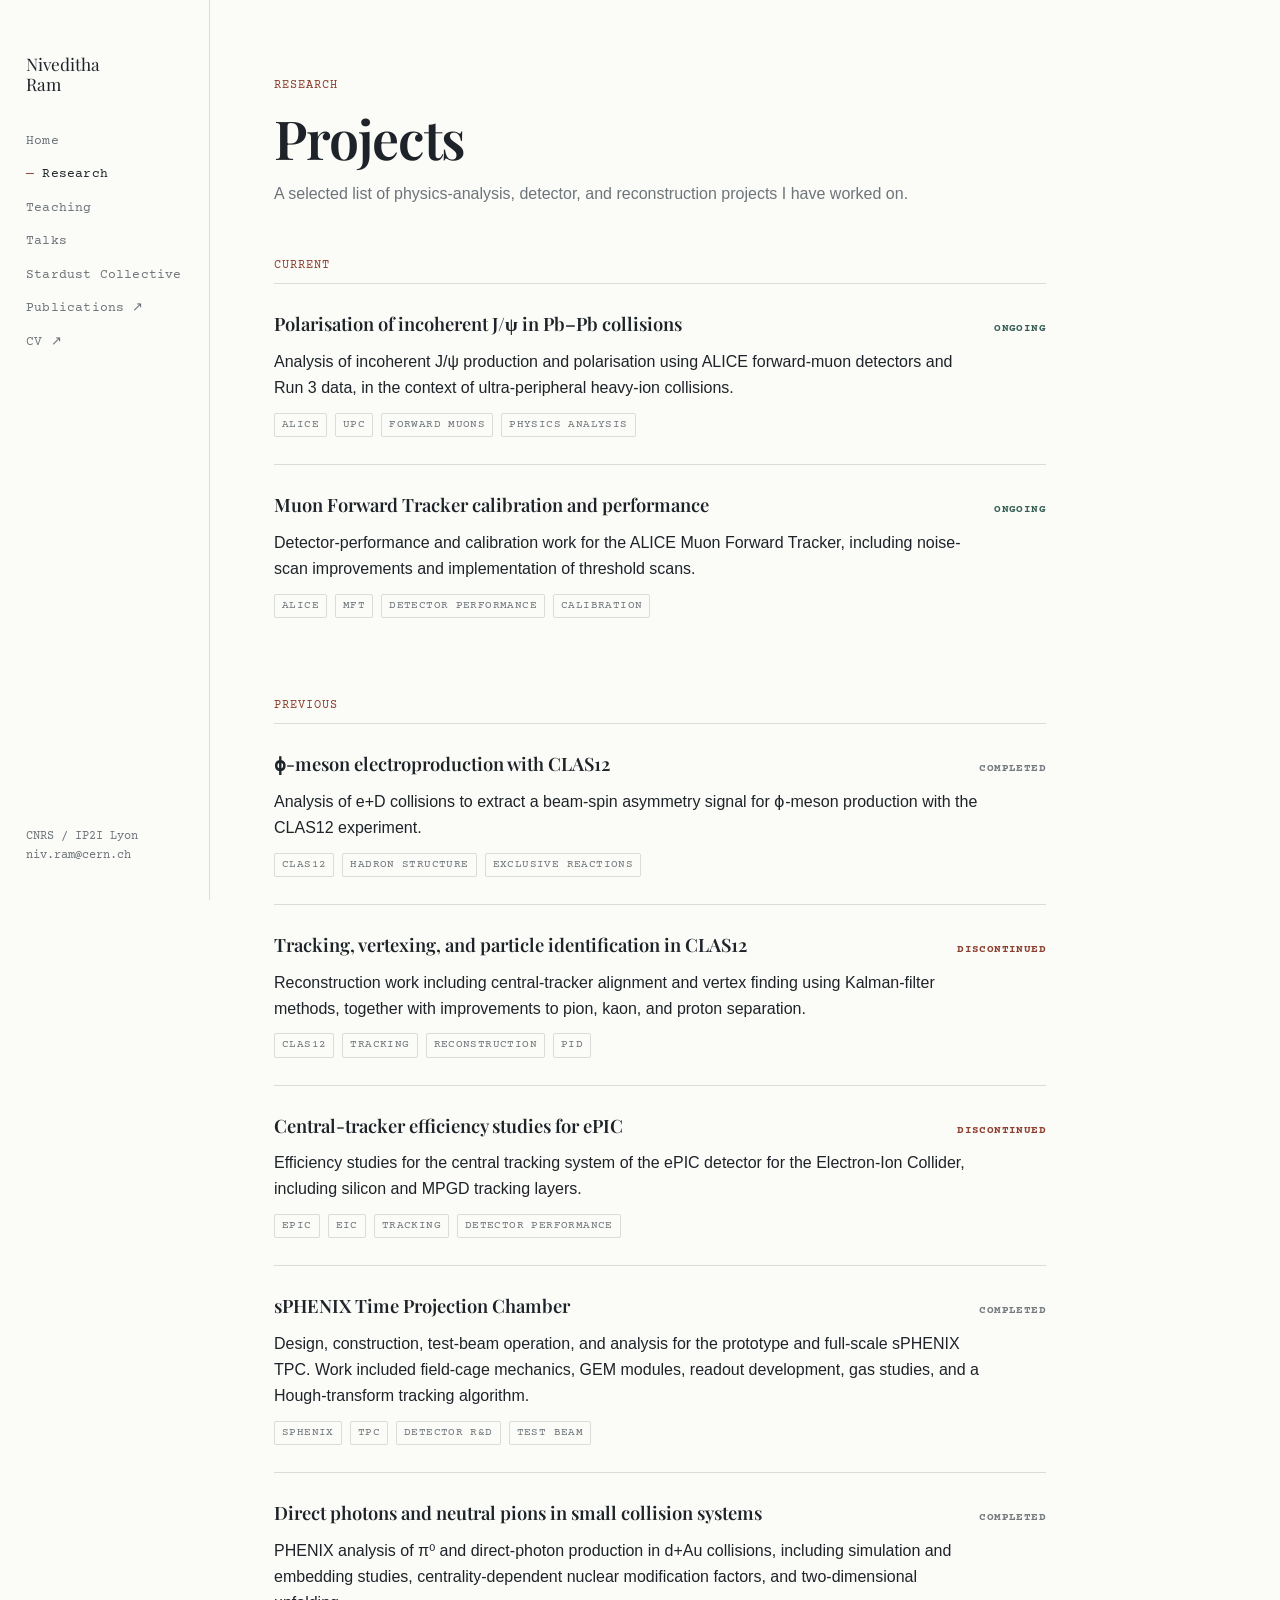
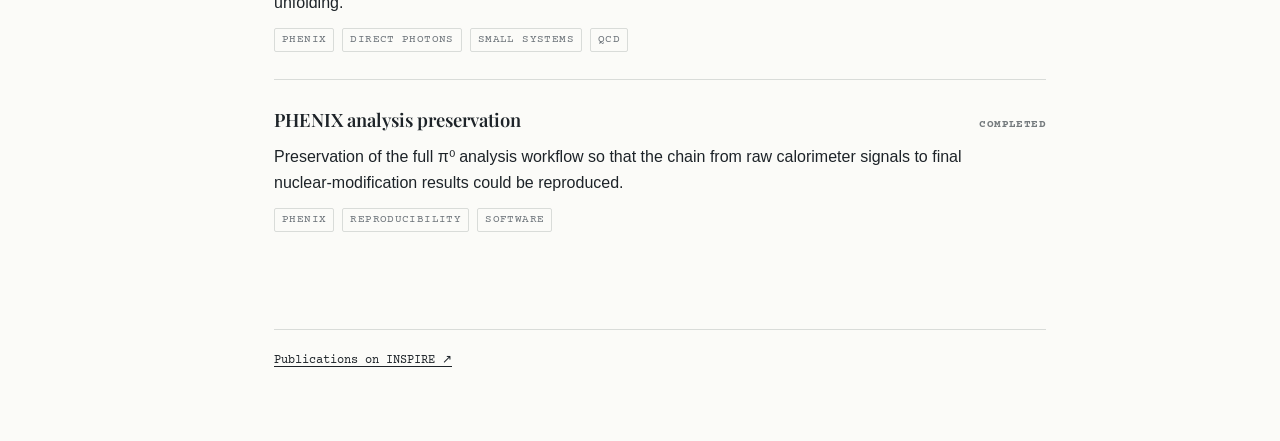
==== research.html @ 335b47e2 "Add files via upload Initial Website" ====
<!doctype html><html lang="en"><head><meta charset="utf-8"><meta name="viewport" content="width=device-width,initial-scale=1"><title>Research — Niveditha Ram</title><link rel="stylesheet" href="style.css"></head><body><div class="layout">
<aside class="sidebar"><a class="site-name" href="index.html">Niveditha<br>Ram</a><nav class="nav"><a href="index.html">Home</a><a class="active" href="research.html">Research</a><a href="teaching.html">Teaching</a><a href="talks.html">Talks</a><a href="stardust.html">Stardust Collective</a><a href="https://inspirehep.net/authors/1883829" target="_blank" rel="noopener">Publications ↗</a><a href="assets/Niveditha_Ramasubramanian_CV.pdf">CV ↗</a></nav><div class="sidebar-foot">CNRS / IP2I Lyon<br>niv.ram@cern.ch</div></aside>
<main><header class="page-header"><div class="eyebrow">Research</div><h1>Projects</h1><p>A selected list of physics-analysis, detector, and reconstruction projects I have worked on.</p></header>
<div class="group-title">Current</div>
<article class="project"><div class="project-top"><h3>Polarisation of incoherent J/ψ in Pb–Pb collisions</h3><div class="meta"><span class="status ongoing">ongoing</span></div></div><p>Analysis of incoherent J/ψ production and polarisation using ALICE forward-muon detectors and Run 3 data, in the context of ultra-peripheral heavy-ion collisions.</p><div class="meta"><span class="tag">ALICE</span><span class="tag">UPC</span><span class="tag">forward muons</span><span class="tag">physics analysis</span></div></article>
<article class="project"><div class="project-top"><h3>Muon Forward Tracker calibration and performance</h3><div class="meta"><span class="status ongoing">ongoing</span></div></div><p>Detector-performance and calibration work for the ALICE Muon Forward Tracker, including noise-scan improvements and implementation of threshold scans.</p><div class="meta"><span class="tag">ALICE</span><span class="tag">MFT</span><span class="tag">detector performance</span><span class="tag">calibration</span></div></article>
<div class="group-title">Previous</div>
<article class="project"><div class="project-top"><h3>ϕ-meson electroproduction with CLAS12</h3><div class="meta"><span class="status complete">completed</span></div></div><p>Analysis of e+D collisions to extract a beam-spin asymmetry signal for ϕ-meson production with the CLAS12 experiment.</p><div class="meta"><span class="tag">CLAS12</span><span class="tag">hadron structure</span><span class="tag">exclusive reactions</span></div></article>
<article class="project"><div class="project-top"><h3>Tracking, vertexing, and particle identification in CLAS12</h3><div class="meta"><span class="status discontinued">discontinued</span></div></div><p>Reconstruction work including central-tracker alignment and vertex finding using Kalman-filter methods, together with improvements to pion, kaon, and proton separation.</p><div class="meta"><span class="tag">CLAS12</span><span class="tag">tracking</span><span class="tag">reconstruction</span><span class="tag">PID</span></div></article>
<article class="project"><div class="project-top"><h3>Central-tracker efficiency studies for ePIC</h3><div class="meta"><span class="status discontinued">discontinued</span></div></div><p>Efficiency studies for the central tracking system of the ePIC detector for the Electron-Ion Collider, including silicon and MPGD tracking layers.</p><div class="meta"><span class="tag">ePIC</span><span class="tag">EIC</span><span class="tag">tracking</span><span class="tag">detector performance</span></div></article>
<article class="project"><div class="project-top"><h3>sPHENIX Time Projection Chamber</h3><div class="meta"><span class="status complete">completed</span></div></div><p>Design, construction, test-beam operation, and analysis for the prototype and full-scale sPHENIX TPC. Work included field-cage mechanics, GEM modules, readout development, gas studies, and a Hough-transform tracking algorithm.</p><div class="meta"><span class="tag">sPHENIX</span><span class="tag">TPC</span><span class="tag">detector R&amp;D</span><span class="tag">test beam</span></div></article>
<article class="project"><div class="project-top"><h3>Direct photons and neutral pions in small collision systems</h3><div class="meta"><span class="status complete">completed</span></div></div><p>PHENIX analysis of π⁰ and direct-photon production in d+Au collisions, including simulation and embedding studies, centrality-dependent nuclear modification factors, and two-dimensional unfolding.</p><div class="meta"><span class="tag">PHENIX</span><span class="tag">direct photons</span><span class="tag">small systems</span><span class="tag">QCD</span></div></article>
<article class="project"><div class="project-top"><h3>PHENIX analysis preservation</h3><div class="meta"><span class="status complete">completed</span></div></div><p>Preservation of the full π⁰ analysis workflow so that the chain from raw calorimeter signals to final nuclear-modification results could be reproduced.</p><div class="meta"><span class="tag">PHENIX</span><span class="tag">reproducibility</span><span class="tag">software</span></div></article>
<div class="footer"><a href="https://inspirehep.net/authors/1883829" target="_blank" rel="noopener">Publications on INSPIRE ↗</a></div></main></div></body></html>
---- style.css ----
@import url('https://fonts.googleapis.com/css2?family=Courier+Prime:wght@400;700&family=Playfair+Display:wght@500;600&display=swap');

:root{
  --bg:#fbfbf8;
  --ink:#1d2328;
  --muted:#6d747a;
  --line:#d9dcd9;
  --accent:#8c3f2f;
  --soft:#f1f1ed;
  --ongoing:#355f55;
  --complete:#747a7d;
  --discontinued:#8c3f2f;
}
*{box-sizing:border-box}
html{scroll-behavior:smooth}
body{margin:0;background:var(--bg);color:var(--ink);font-family:Arial,Helvetica,sans-serif;font-size:16px;line-height:1.62}
a{color:var(--ink);text-decoration-thickness:1px;text-underline-offset:3px}
a:hover{color:var(--accent)}
.layout{min-height:100vh;display:grid;grid-template-columns:210px minmax(0,1fr)}
.sidebar{position:fixed;inset:0 auto 0 0;width:210px;padding:54px 26px 34px;border-right:1px solid var(--line);display:flex;flex-direction:column;background:var(--bg)}
.site-name{font-family:'Playfair Display',serif;font-size:1.08rem;line-height:1.15;text-decoration:none;margin-bottom:34px}
.nav{display:flex;flex-direction:column;gap:7px}.nav a{font-family:'Courier Prime',monospace;font-size:.79rem;letter-spacing:.015em;text-decoration:none;color:var(--muted);padding:3px 0}.nav a:hover,.nav a.active{color:var(--ink)}.nav a.active::before{content:'— ';color:var(--accent)}
.sidebar-foot{margin-top:auto;font-family:'Courier Prime',monospace;font-size:.73rem;color:var(--muted)}
main{grid-column:2;max-width:900px;width:100%;padding:76px 64px 70px}
.eyebrow{font-family:'Courier Prime',monospace;font-size:.76rem;text-transform:uppercase;letter-spacing:.08em;color:var(--accent);margin-bottom:14px}
h1,h2,h3{font-family:'Playfair Display',serif;font-weight:600;margin:0;color:var(--ink)}
h1{font-size:clamp(2.05rem,4.2vw,3.45rem);line-height:1.05;letter-spacing:-.02em}
h2{font-size:1.55rem;margin-bottom:16px}h3{font-size:1.08rem}
.lede{font-size:1.11rem;max-width:690px;color:#333b40;margin:22px 0 0}
.intro-grid{display:grid;grid-template-columns:minmax(0,1fr) 180px;gap:42px;align-items:start}.portrait{width:180px;margin:0}.portrait img{width:100%;height:auto;display:block;border-radius:2px}.portrait figcaption{font-family:'Courier Prime',monospace;font-size:.68rem;color:var(--muted);margin-top:6px}
.quicklinks{display:flex;gap:18px;flex-wrap:wrap;margin-top:26px;font-family:'Courier Prime',monospace;font-size:.78rem}.quicklinks a{text-decoration:none;border-bottom:1px solid var(--line);padding-bottom:2px}
.section{padding-top:58px;margin-top:58px;border-top:1px solid var(--line)}
.prose{max-width:720px}.prose p{margin:0 0 16px}.small{font-size:.9rem;color:var(--muted)}
.news{margin-top:26px}.news-row{display:grid;grid-template-columns:110px 1fr;gap:20px;padding:15px 0;border-top:1px solid var(--line)}.news-row:last-child{border-bottom:1px solid var(--line)}.news-date{font-family:'Courier Prime',monospace;font-size:.76rem;color:var(--muted)}.news-copy{font-size:.96rem}.news-copy strong{font-weight:600}
.page-header{max-width:760px;margin-bottom:48px}.page-header p{color:var(--muted);max-width:650px;margin-top:15px}
.project{padding:25px 0 27px;border-top:1px solid var(--line)}.project:last-child{border-bottom:1px solid var(--line)}.project-top{display:flex;justify-content:space-between;gap:20px;align-items:baseline}.project h3{font-size:1.15rem}.project p{max-width:710px;margin:10px 0 12px}.meta{display:flex;gap:8px;flex-wrap:wrap;font-family:'Courier Prime',monospace;font-size:.7rem;text-transform:uppercase;letter-spacing:.035em}.tag{padding:2px 7px;border:1px solid var(--line);border-radius:2px;color:var(--muted)}.status{font-weight:700}.status.ongoing{color:var(--ongoing)}.status.complete{color:var(--complete)}.status.discontinued{color:var(--discontinued)}
.group-title{font-family:'Courier Prime',monospace;font-size:.78rem;text-transform:uppercase;letter-spacing:.08em;color:var(--accent);margin:50px 0 8px}.group-title:first-of-type{margin-top:0}
.teach-item,.talk-row{padding:20px 0;border-top:1px solid var(--line)}.teach-item:last-child,.talk-row:last-child{border-bottom:1px solid var(--line)}.teach-item h3{margin-bottom:4px}.teach-meta,.talk-meta{font-family:'Courier Prime',monospace;font-size:.74rem;color:var(--muted)}.teach-item p{max-width:710px;margin:9px 0 0}.talk-row{display:grid;grid-template-columns:95px 1fr;gap:20px}.talk-title{font-weight:600}.talk-place{color:var(--muted);font-size:.92rem;margin-top:2px}
.stardust-note{max-width:700px}.stardust-link{display:inline-block;margin-top:14px;font-family:'Courier Prime',monospace;font-size:.8rem}
.footer{margin-top:70px;padding-top:22px;border-top:1px solid var(--line);font-family:'Courier Prime',monospace;font-size:.72rem;color:var(--muted)}
@media(max-width:760px){.layout{display:block}.sidebar{position:static;width:auto;height:auto;border-right:0;border-bottom:1px solid var(--line);padding:22px 20px 17px}.site-name{margin-bottom:15px}.nav{flex-direction:row;gap:15px;overflow-x:auto;white-space:nowrap;padding-bottom:2px}.sidebar-foot{display:none}main{padding:42px 22px 55px;max-width:none}.intro-grid{grid-template-columns:1fr}.portrait{width:145px;order:-1}.news-row,.talk-row{grid-template-columns:1fr;gap:4px}.project-top{display:block}.project-top .meta{margin-top:8px}}
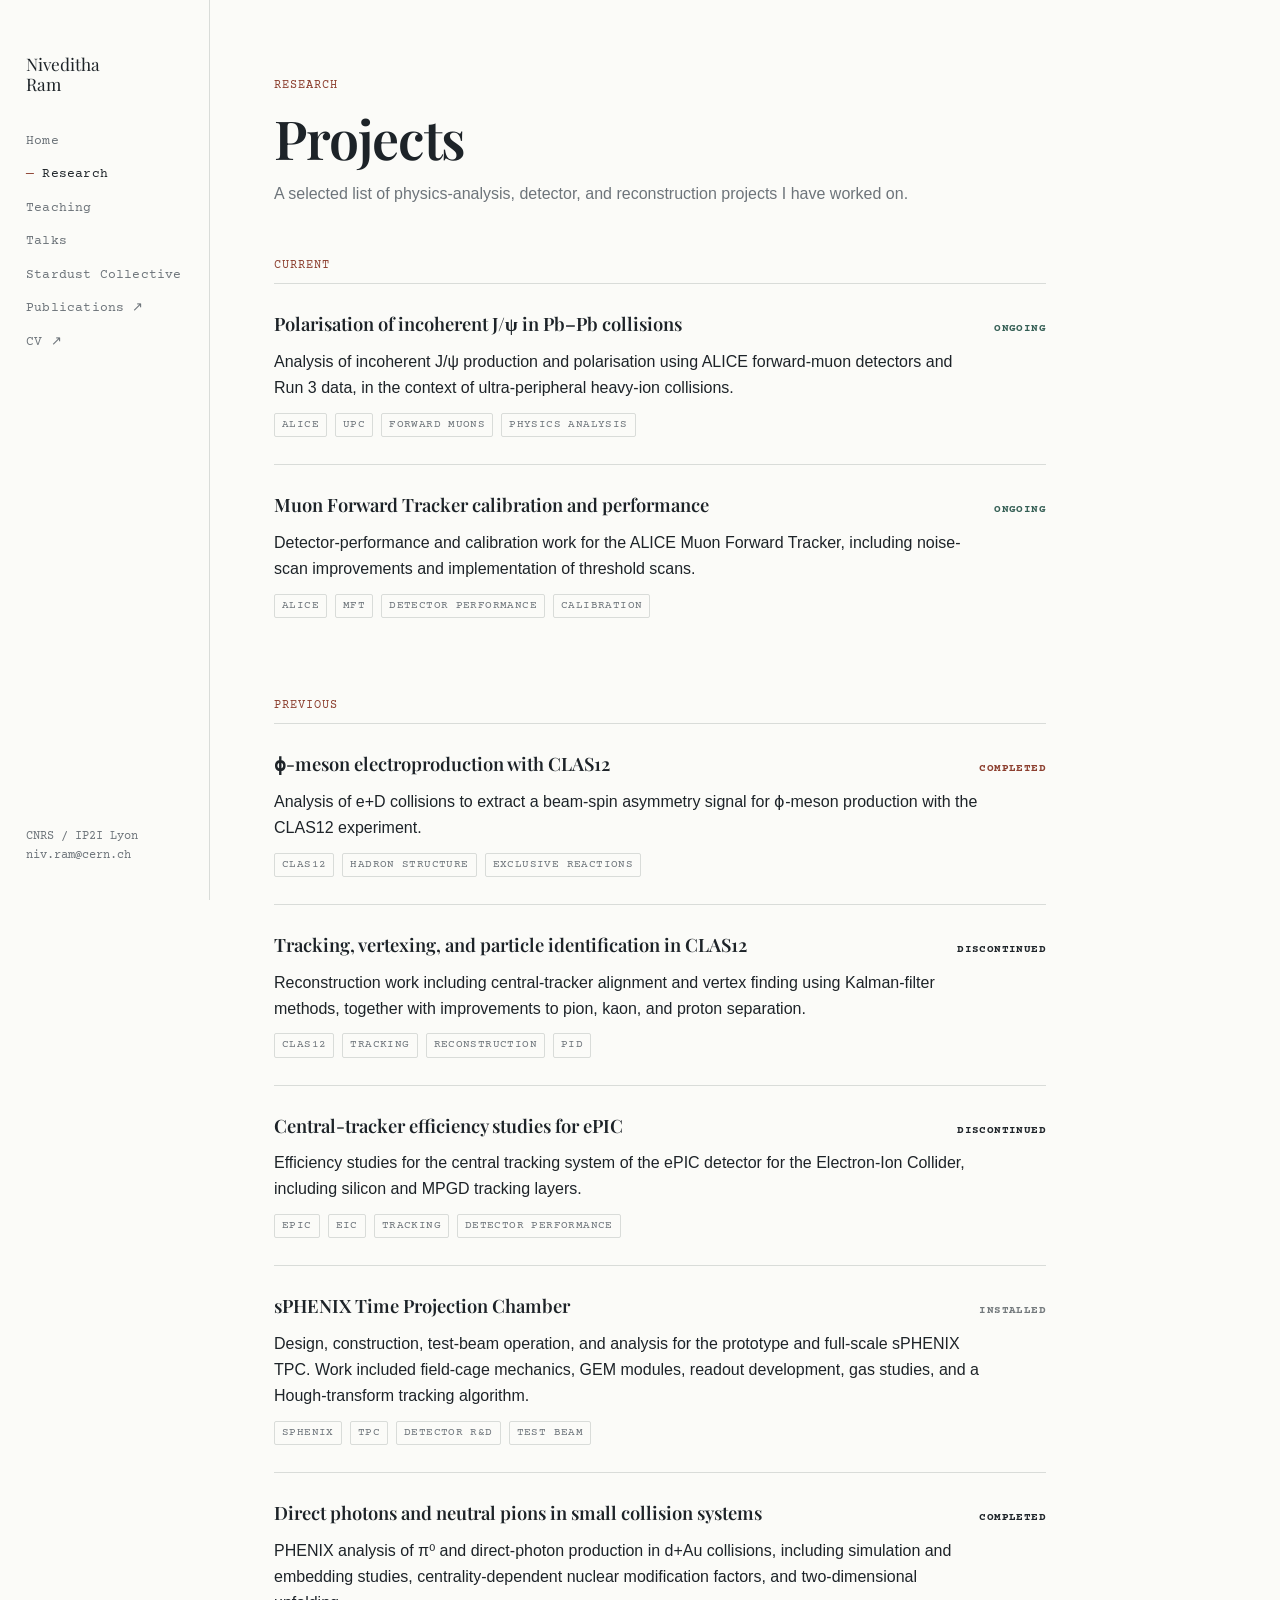
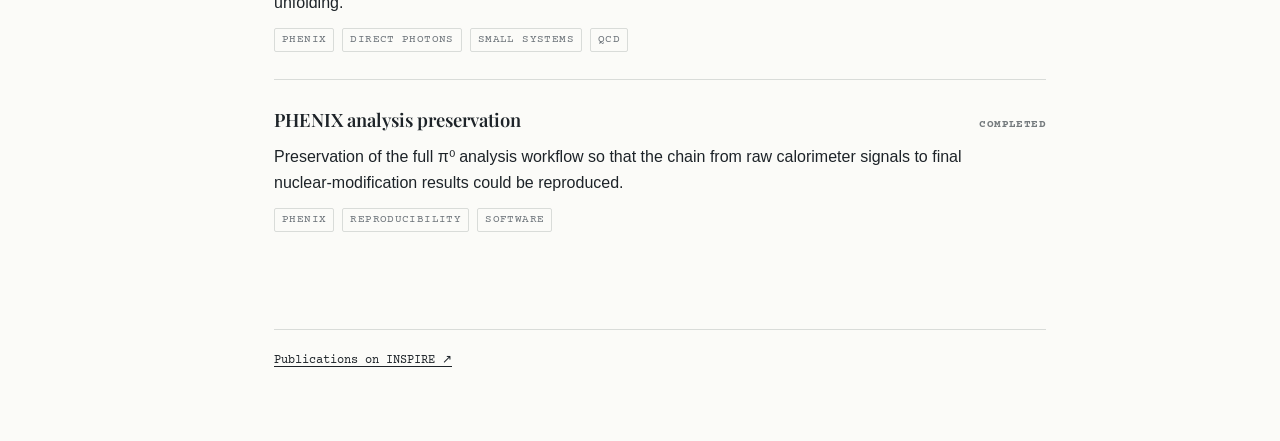
==== commit 85d3b35d: "Update research.html" ====
--- a/research.html
+++ b/research.html
@@ -5,10 +5,10 @@
 <article class="project"><div class="project-top"><h3>Polarisation of incoherent J/ψ in Pb–Pb collisions</h3><div class="meta"><span class="status ongoing">ongoing</span></div></div><p>Analysis of incoherent J/ψ production and polarisation using ALICE forward-muon detectors and Run 3 data, in the context of ultra-peripheral heavy-ion collisions.</p><div class="meta"><span class="tag">ALICE</span><span class="tag">UPC</span><span class="tag">forward muons</span><span class="tag">physics analysis</span></div></article>
 <article class="project"><div class="project-top"><h3>Muon Forward Tracker calibration and performance</h3><div class="meta"><span class="status ongoing">ongoing</span></div></div><p>Detector-performance and calibration work for the ALICE Muon Forward Tracker, including noise-scan improvements and implementation of threshold scans.</p><div class="meta"><span class="tag">ALICE</span><span class="tag">MFT</span><span class="tag">detector performance</span><span class="tag">calibration</span></div></article>
 <div class="group-title">Previous</div>
-<article class="project"><div class="project-top"><h3>ϕ-meson electroproduction with CLAS12</h3><div class="meta"><span class="status complete">completed</span></div></div><p>Analysis of e+D collisions to extract a beam-spin asymmetry signal for ϕ-meson production with the CLAS12 experiment.</p><div class="meta"><span class="tag">CLAS12</span><span class="tag">hadron structure</span><span class="tag">exclusive reactions</span></div></article>
-<article class="project"><div class="project-top"><h3>Tracking, vertexing, and particle identification in CLAS12</h3><div class="meta"><span class="status discontinued">discontinued</span></div></div><p>Reconstruction work including central-tracker alignment and vertex finding using Kalman-filter methods, together with improvements to pion, kaon, and proton separation.</p><div class="meta"><span class="tag">CLAS12</span><span class="tag">tracking</span><span class="tag">reconstruction</span><span class="tag">PID</span></div></article>
-<article class="project"><div class="project-top"><h3>Central-tracker efficiency studies for ePIC</h3><div class="meta"><span class="status discontinued">discontinued</span></div></div><p>Efficiency studies for the central tracking system of the ePIC detector for the Electron-Ion Collider, including silicon and MPGD tracking layers.</p><div class="meta"><span class="tag">ePIC</span><span class="tag">EIC</span><span class="tag">tracking</span><span class="tag">detector performance</span></div></article>
-<article class="project"><div class="project-top"><h3>sPHENIX Time Projection Chamber</h3><div class="meta"><span class="status complete">completed</span></div></div><p>Design, construction, test-beam operation, and analysis for the prototype and full-scale sPHENIX TPC. Work included field-cage mechanics, GEM modules, readout development, gas studies, and a Hough-transform tracking algorithm.</p><div class="meta"><span class="tag">sPHENIX</span><span class="tag">TPC</span><span class="tag">detector R&amp;D</span><span class="tag">test beam</span></div></article>
-<article class="project"><div class="project-top"><h3>Direct photons and neutral pions in small collision systems</h3><div class="meta"><span class="status complete">completed</span></div></div><p>PHENIX analysis of π⁰ and direct-photon production in d+Au collisions, including simulation and embedding studies, centrality-dependent nuclear modification factors, and two-dimensional unfolding.</p><div class="meta"><span class="tag">PHENIX</span><span class="tag">direct photons</span><span class="tag">small systems</span><span class="tag">QCD</span></div></article>
+<article class="project"><div class="project-top"><h3>ϕ-meson electroproduction with CLAS12</h3><div class="meta"><span class="status discontinued">completed</span></div></div><p>Analysis of e+D collisions to extract a beam-spin asymmetry signal for ϕ-meson production with the CLAS12 experiment.</p><div class="meta"><span class="tag">CLAS12</span><span class="tag">hadron structure</span><span class="tag">exclusive reactions</span></div></article>
+<article class="project"><div class="project-top"><h3>Tracking, vertexing, and particle identification in CLAS12</h3><div class="meta"><span class="status completed">discontinued</span></div></div><p>Reconstruction work including central-tracker alignment and vertex finding using Kalman-filter methods, together with improvements to pion, kaon, and proton separation.</p><div class="meta"><span class="tag">CLAS12</span><span class="tag">tracking</span><span class="tag">reconstruction</span><span class="tag">PID</span></div></article>
+<article class="project"><div class="project-top"><h3>Central-tracker efficiency studies for ePIC</h3><div class="meta"><span class="status superseded">discontinued</span></div></div><p>Efficiency studies for the central tracking system of the ePIC detector for the Electron-Ion Collider, including silicon and MPGD tracking layers.</p><div class="meta"><span class="tag">ePIC</span><span class="tag">EIC</span><span class="tag">tracking</span><span class="tag">detector performance</span></div></article>
+<article class="project"><div class="project-top"><h3>sPHENIX Time Projection Chamber</h3><div class="meta"><span class="status complete">installed</span></div></div><p>Design, construction, test-beam operation, and analysis for the prototype and full-scale sPHENIX TPC. Work included field-cage mechanics, GEM modules, readout development, gas studies, and a Hough-transform tracking algorithm.</p><div class="meta"><span class="tag">sPHENIX</span><span class="tag">TPC</span><span class="tag">detector R&amp;D</span><span class="tag">test beam</span></div></article>
+<article class="project"><div class="project-top"><h3>Direct photons and neutral pions in small collision systems</h3><div class="meta"><span class="status published">completed</span></div></div><p>PHENIX analysis of π⁰ and direct-photon production in d+Au collisions, including simulation and embedding studies, centrality-dependent nuclear modification factors, and two-dimensional unfolding.</p><div class="meta"><span class="tag">PHENIX</span><span class="tag">direct photons</span><span class="tag">small systems</span><span class="tag">QCD</span></div></article>
 <article class="project"><div class="project-top"><h3>PHENIX analysis preservation</h3><div class="meta"><span class="status complete">completed</span></div></div><p>Preservation of the full π⁰ analysis workflow so that the chain from raw calorimeter signals to final nuclear-modification results could be reproduced.</p><div class="meta"><span class="tag">PHENIX</span><span class="tag">reproducibility</span><span class="tag">software</span></div></article>
 <div class="footer"><a href="https://inspirehep.net/authors/1883829" target="_blank" rel="noopener">Publications on INSPIRE ↗</a></div></main></div></body></html>
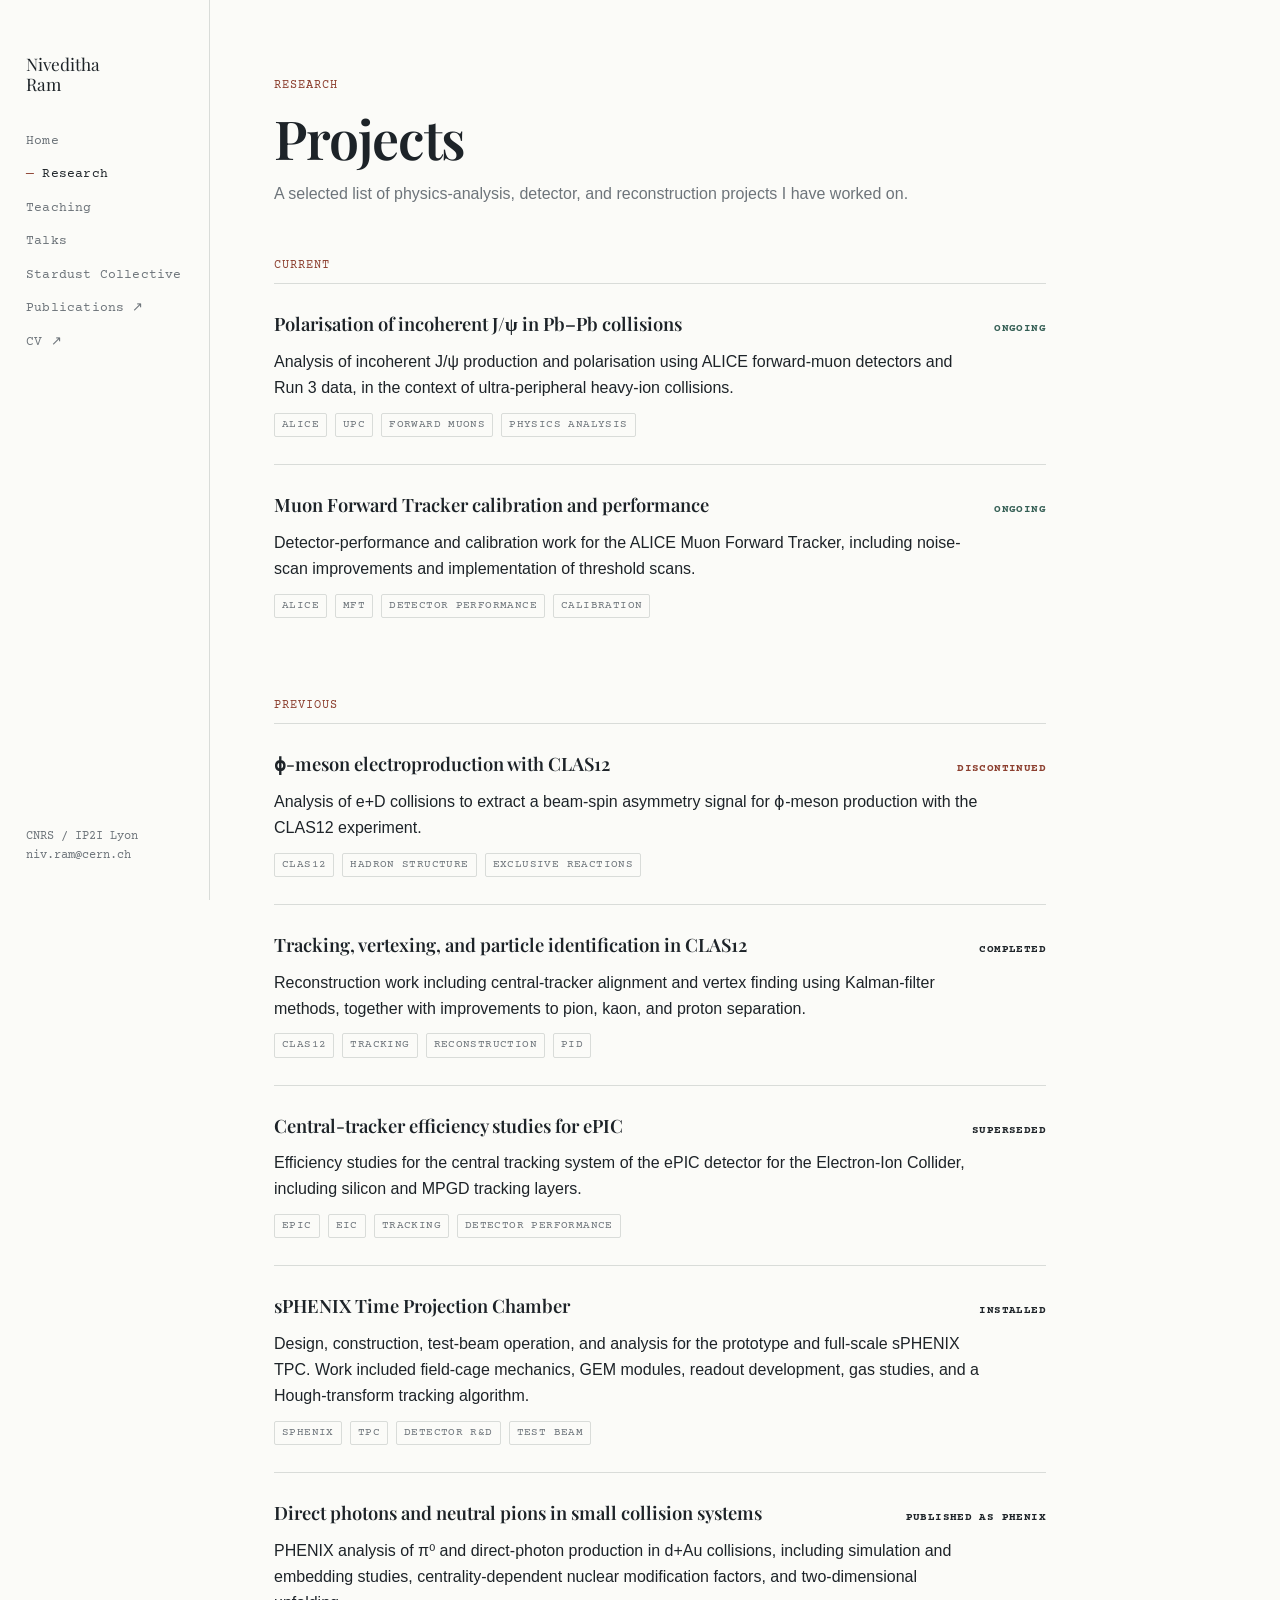
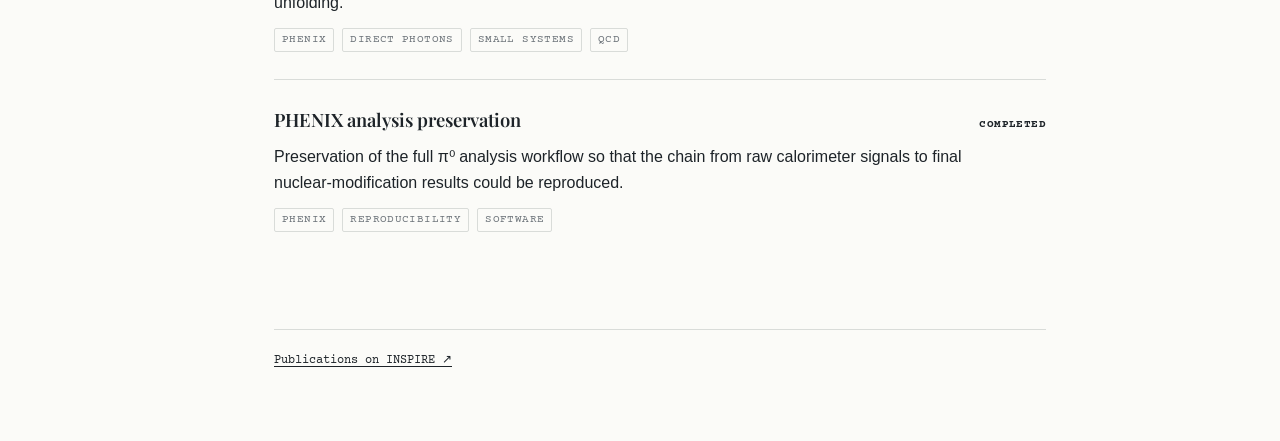
==== commit bc04d991: "Update research.html" ====
--- a/research.html
+++ b/research.html
@@ -1,14 +1,230 @@
-<!doctype html><html lang="en"><head><meta charset="utf-8"><meta name="viewport" content="width=device-width,initial-scale=1"><title>Research — Niveditha Ram</title><link rel="stylesheet" href="style.css"></head><body><div class="layout">
-<aside class="sidebar"><a class="site-name" href="index.html">Niveditha<br>Ram</a><nav class="nav"><a href="index.html">Home</a><a class="active" href="research.html">Research</a><a href="teaching.html">Teaching</a><a href="talks.html">Talks</a><a href="stardust.html">Stardust Collective</a><a href="https://inspirehep.net/authors/1883829" target="_blank" rel="noopener">Publications ↗</a><a href="assets/Niveditha_Ramasubramanian_CV.pdf">CV ↗</a></nav><div class="sidebar-foot">CNRS / IP2I Lyon<br>niv.ram@cern.ch</div></aside>
-<main><header class="page-header"><div class="eyebrow">Research</div><h1>Projects</h1><p>A selected list of physics-analysis, detector, and reconstruction projects I have worked on.</p></header>
-<div class="group-title">Current</div>
-<article class="project"><div class="project-top"><h3>Polarisation of incoherent J/ψ in Pb–Pb collisions</h3><div class="meta"><span class="status ongoing">ongoing</span></div></div><p>Analysis of incoherent J/ψ production and polarisation using ALICE forward-muon detectors and Run 3 data, in the context of ultra-peripheral heavy-ion collisions.</p><div class="meta"><span class="tag">ALICE</span><span class="tag">UPC</span><span class="tag">forward muons</span><span class="tag">physics analysis</span></div></article>
-<article class="project"><div class="project-top"><h3>Muon Forward Tracker calibration and performance</h3><div class="meta"><span class="status ongoing">ongoing</span></div></div><p>Detector-performance and calibration work for the ALICE Muon Forward Tracker, including noise-scan improvements and implementation of threshold scans.</p><div class="meta"><span class="tag">ALICE</span><span class="tag">MFT</span><span class="tag">detector performance</span><span class="tag">calibration</span></div></article>
-<div class="group-title">Previous</div>
-<article class="project"><div class="project-top"><h3>ϕ-meson electroproduction with CLAS12</h3><div class="meta"><span class="status discontinued">completed</span></div></div><p>Analysis of e+D collisions to extract a beam-spin asymmetry signal for ϕ-meson production with the CLAS12 experiment.</p><div class="meta"><span class="tag">CLAS12</span><span class="tag">hadron structure</span><span class="tag">exclusive reactions</span></div></article>
-<article class="project"><div class="project-top"><h3>Tracking, vertexing, and particle identification in CLAS12</h3><div class="meta"><span class="status completed">discontinued</span></div></div><p>Reconstruction work including central-tracker alignment and vertex finding using Kalman-filter methods, together with improvements to pion, kaon, and proton separation.</p><div class="meta"><span class="tag">CLAS12</span><span class="tag">tracking</span><span class="tag">reconstruction</span><span class="tag">PID</span></div></article>
-<article class="project"><div class="project-top"><h3>Central-tracker efficiency studies for ePIC</h3><div class="meta"><span class="status superseded">discontinued</span></div></div><p>Efficiency studies for the central tracking system of the ePIC detector for the Electron-Ion Collider, including silicon and MPGD tracking layers.</p><div class="meta"><span class="tag">ePIC</span><span class="tag">EIC</span><span class="tag">tracking</span><span class="tag">detector performance</span></div></article>
-<article class="project"><div class="project-top"><h3>sPHENIX Time Projection Chamber</h3><div class="meta"><span class="status complete">installed</span></div></div><p>Design, construction, test-beam operation, and analysis for the prototype and full-scale sPHENIX TPC. Work included field-cage mechanics, GEM modules, readout development, gas studies, and a Hough-transform tracking algorithm.</p><div class="meta"><span class="tag">sPHENIX</span><span class="tag">TPC</span><span class="tag">detector R&amp;D</span><span class="tag">test beam</span></div></article>
-<article class="project"><div class="project-top"><h3>Direct photons and neutral pions in small collision systems</h3><div class="meta"><span class="status published">completed</span></div></div><p>PHENIX analysis of π⁰ and direct-photon production in d+Au collisions, including simulation and embedding studies, centrality-dependent nuclear modification factors, and two-dimensional unfolding.</p><div class="meta"><span class="tag">PHENIX</span><span class="tag">direct photons</span><span class="tag">small systems</span><span class="tag">QCD</span></div></article>
-<article class="project"><div class="project-top"><h3>PHENIX analysis preservation</h3><div class="meta"><span class="status complete">completed</span></div></div><p>Preservation of the full π⁰ analysis workflow so that the chain from raw calorimeter signals to final nuclear-modification results could be reproduced.</p><div class="meta"><span class="tag">PHENIX</span><span class="tag">reproducibility</span><span class="tag">software</span></div></article>
-<div class="footer"><a href="https://inspirehep.net/authors/1883829" target="_blank" rel="noopener">Publications on INSPIRE ↗</a></div></main></div></body></html>
+<!doctype html>
+<html lang="en">
+<head>
+  <meta charset="utf-8">
+  <meta name="viewport" content="width=device-width,initial-scale=1">
+  <title>Research — Niveditha Ram</title>
+  <link rel="stylesheet" href="style.css">
+</head>
+
+<body>
+<div class="layout">
+
+  <aside class="sidebar">
+    <a class="site-name" href="index.html">Niveditha<br>Ram</a>
+
+    <nav class="nav">
+      <a href="index.html">Home</a>
+      <a class="active" href="research.html">Research</a>
+      <a href="teaching.html">Teaching</a>
+      <a href="talks.html">Talks</a>
+      <a href="stardust.html">Stardust Collective</a>
+      <a href="https://inspirehep.net/authors/1883829" target="_blank" rel="noopener">Publications ↗</a>
+      <a href="assets/Niveditha_Ramasubramanian_CV.pdf">CV ↗</a>
+    </nav>
+
+    <div class="sidebar-foot">
+      CNRS / IP2I Lyon<br>
+      niv.ram@cern.ch
+    </div>
+  </aside>
+
+  <main>
+
+    <header class="page-header">
+      <div class="eyebrow">Research</div>
+      <h1>Projects</h1>
+      <p>A selected list of physics-analysis, detector, and reconstruction projects I have worked on.</p>
+    </header>
+
+    <div class="group-title">Current</div>
+
+    <article class="project">
+      <div class="project-top">
+        <h3>Polarisation of incoherent J/ψ in Pb–Pb collisions</h3>
+        <div class="meta">
+          <span class="status ongoing">ongoing</span>
+        </div>
+      </div>
+
+      <p>
+        Analysis of incoherent J/ψ production and polarisation using ALICE forward-muon detectors
+        and Run 3 data, in the context of ultra-peripheral heavy-ion collisions.
+      </p>
+
+      <div class="meta">
+        <span class="tag">ALICE</span>
+        <span class="tag">UPC</span>
+        <span class="tag">forward muons</span>
+        <span class="tag">physics analysis</span>
+      </div>
+    </article>
+
+
+    <article class="project">
+      <div class="project-top">
+        <h3>Muon Forward Tracker calibration and performance</h3>
+        <div class="meta">
+          <span class="status ongoing">ongoing</span>
+        </div>
+      </div>
+
+      <p>
+        Detector-performance and calibration work for the ALICE Muon Forward Tracker,
+        including noise-scan improvements and implementation of threshold scans.
+      </p>
+
+      <div class="meta">
+        <span class="tag">ALICE</span>
+        <span class="tag">MFT</span>
+        <span class="tag">detector performance</span>
+        <span class="tag">calibration</span>
+      </div>
+    </article>
+
+
+    <div class="group-title">Previous</div>
+
+
+    <article class="project">
+      <div class="project-top">
+        <h3>ϕ-meson electroproduction with CLAS12</h3>
+        <div class="meta">
+          <span class="status discontinued">discontinued</span>
+        </div>
+      </div>
+
+      <p>
+        Analysis of e+D collisions to extract a beam-spin asymmetry signal for ϕ-meson
+        production with the CLAS12 experiment.
+      </p>
+
+      <div class="meta">
+        <span class="tag">CLAS12</span>
+        <span class="tag">hadron structure</span>
+        <span class="tag">exclusive reactions</span>
+      </div>
+    </article>
+
+
+    <article class="project">
+      <div class="project-top">
+        <h3>Tracking, vertexing, and particle identification in CLAS12</h3>
+        <div class="meta">
+          <span class="status completed">completed</span>
+        </div>
+      </div>
+
+      <p>
+        Reconstruction work including central-tracker alignment and vertex finding using
+        Kalman-filter methods, together with improvements to pion, kaon, and proton separation.
+      </p>
+
+      <div class="meta">
+        <span class="tag">CLAS12</span>
+        <span class="tag">tracking</span>
+        <span class="tag">reconstruction</span>
+        <span class="tag">PID</span>
+      </div>
+    </article>
+
+
+    <article class="project">
+      <div class="project-top">
+        <h3>Central-tracker efficiency studies for ePIC</h3>
+        <div class="meta">
+          <span class="status superseded">superseded</span>
+        </div>
+      </div>
+
+      <p>
+        Efficiency studies for the central tracking system of the ePIC detector for the
+        Electron-Ion Collider, including silicon and MPGD tracking layers.
+      </p>
+
+      <div class="meta">
+        <span class="tag">ePIC</span>
+        <span class="tag">EIC</span>
+        <span class="tag">tracking</span>
+        <span class="tag">detector performance</span>
+      </div>
+    </article>
+
+
+    <article class="project">
+      <div class="project-top">
+        <h3>sPHENIX Time Projection Chamber</h3>
+        <div class="meta">
+          <span class="status installed">installed</span>
+        </div>
+      </div>
+
+      <p>
+        Design, construction, test-beam operation, and analysis for the prototype and full-scale
+        sPHENIX TPC. Work included field-cage mechanics, GEM modules, readout development,
+        gas studies, and a Hough-transform tracking algorithm.
+      </p>
+
+      <div class="meta">
+        <span class="tag">sPHENIX</span>
+        <span class="tag">TPC</span>
+        <span class="tag">detector R&amp;D</span>
+        <span class="tag">test beam</span>
+      </div>
+    </article>
+
+
+    <article class="project">
+      <div class="project-top">
+        <h3>Direct photons and neutral pions in small collision systems</h3>
+        <div class="meta">
+          <span class="status published">published as PHENIX</span>
+        </div>
+      </div>
+
+      <p>
+        PHENIX analysis of π⁰ and direct-photon production in d+Au collisions, including
+        simulation and embedding studies, centrality-dependent nuclear modification factors,
+        and two-dimensional unfolding.
+      </p>
+
+      <div class="meta">
+        <span class="tag">PHENIX</span>
+        <span class="tag">direct photons</span>
+        <span class="tag">small systems</span>
+        <span class="tag">QCD</span>
+      </div>
+    </article>
+
+
+    <article class="project">
+      <div class="project-top">
+        <h3>PHENIX analysis preservation</h3>
+        <div class="meta">
+          <span class="status completed">completed</span>
+        </div>
+      </div>
+
+      <p>
+        Preservation of the full π⁰ analysis workflow so that the chain from raw calorimeter
+        signals to final nuclear-modification results could be reproduced.
+      </p>
+
+      <div class="meta">
+        <span class="tag">PHENIX</span>
+        <span class="tag">reproducibility</span>
+        <span class="tag">software</span>
+      </div>
+    </article>
+
+
+    <div class="footer">
+      <a href="https://inspirehep.net/authors/1883829" target="_blank" rel="noopener">
+        Publications on INSPIRE ↗
+      </a>
+    </div>
+
+  </main>
+</div>
+</body>
+</html>
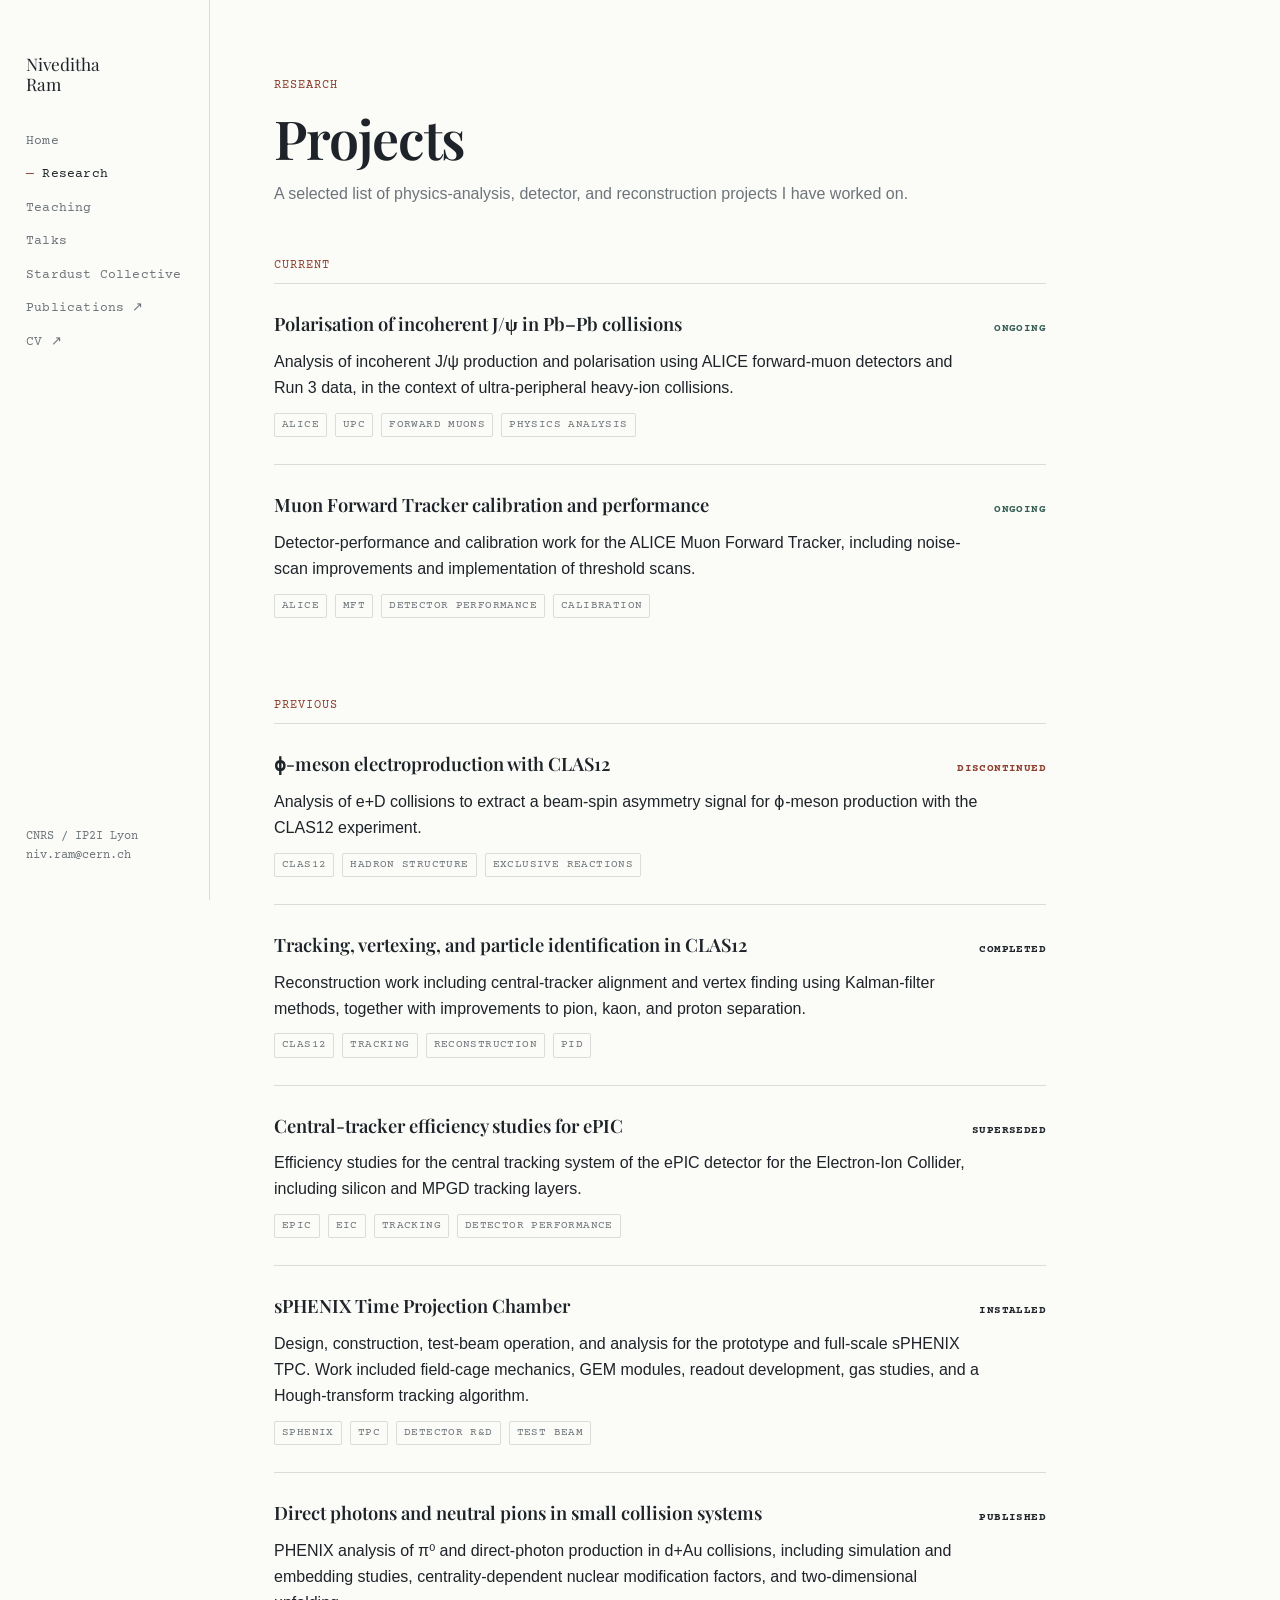
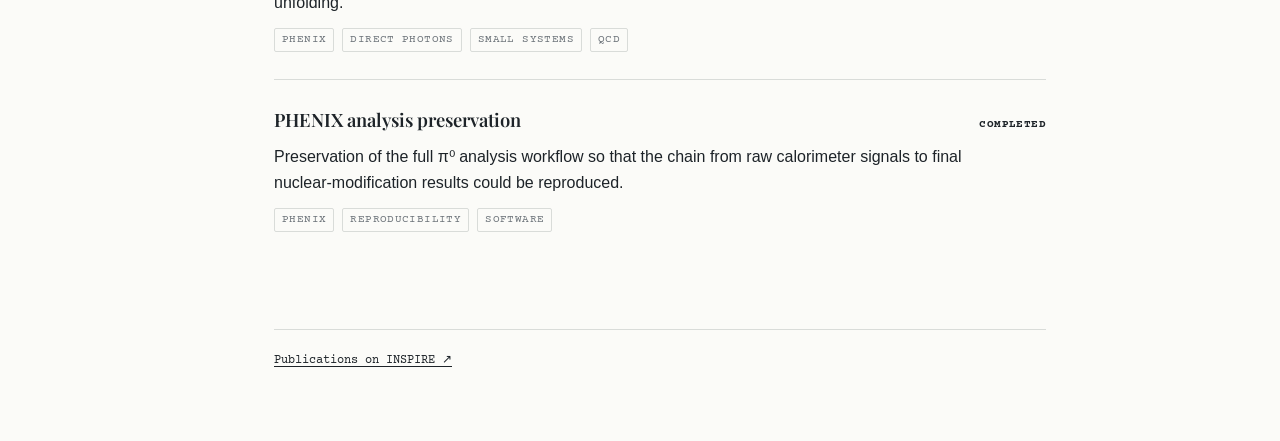
==== commit 09a6270b: "Update research.html" ====
--- a/research.html
+++ b/research.html
@@ -178,7 +178,7 @@
       <div class="project-top">
         <h3>Direct photons and neutral pions in small collision systems</h3>
         <div class="meta">
-          <span class="status published">published as PHENIX</span>
+          <span class="status published">published</span>
         </div>
       </div>
 
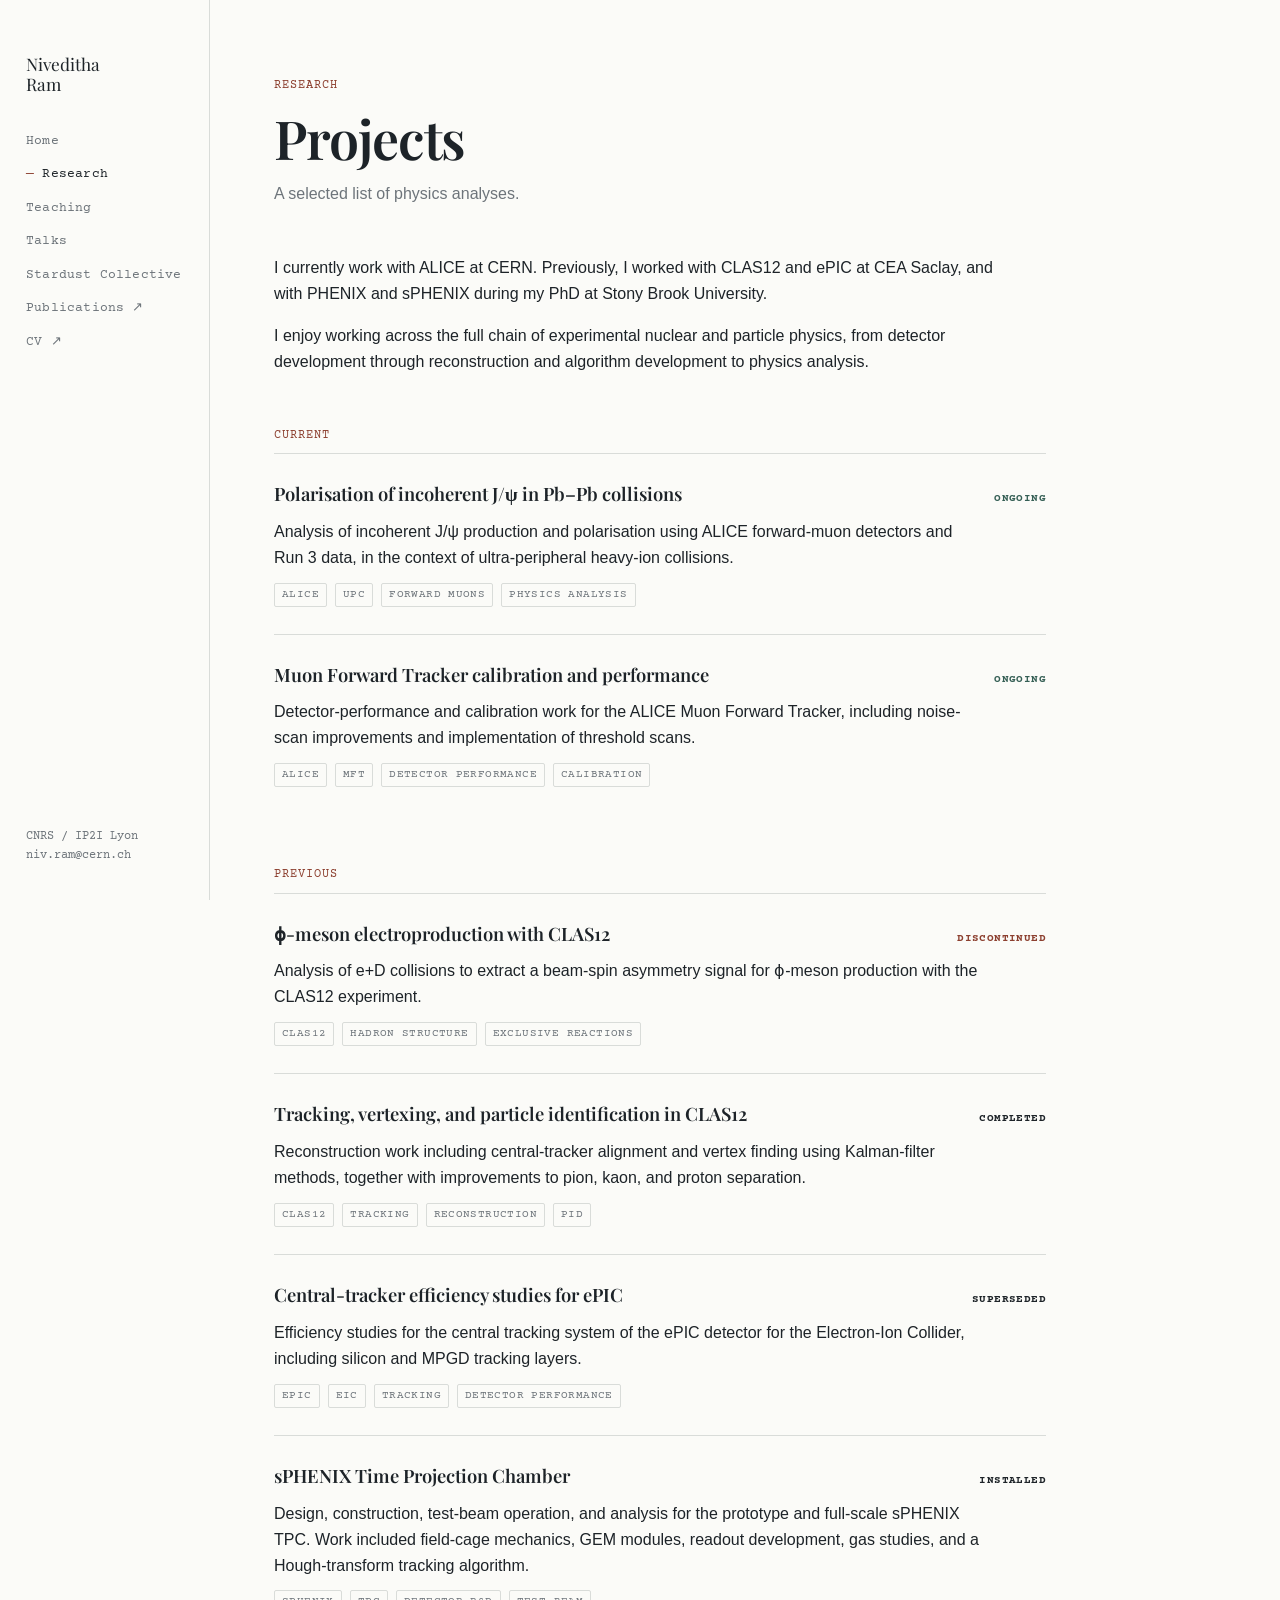
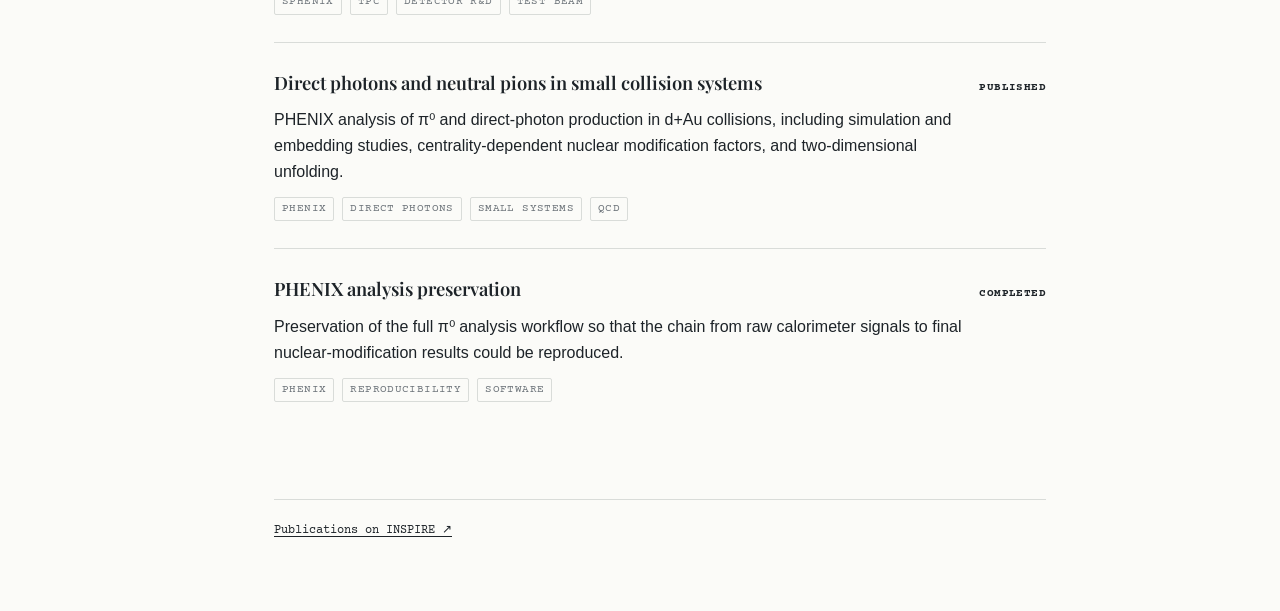
==== commit ede109a9: "Introduce research experience across experiments and the full experimental chain" ====
--- a/research.html
+++ b/research.html
@@ -34,8 +34,20 @@
     <header class="page-header">
       <div class="eyebrow">Research</div>
       <h1>Projects</h1>
-      <p>A selected list of physics-analysis, detector, and reconstruction projects I have worked on.</p>
+      <p>A selected list of physics analyses.</p>
     </header>
+
+    <div class="prose">
+      <p>
+        I currently work with ALICE at CERN. Previously, I worked with CLAS12 and ePIC at
+        CEA Saclay, and with PHENIX and sPHENIX during my PhD at Stony Brook University.
+      </p>
+
+      <p>
+        I enjoy working across the full chain of experimental nuclear and particle physics,
+        from detector development through reconstruction and algorithm development to physics analysis.
+      </p>
+    </div>
 
     <div class="group-title">Current</div>
 
--- a/style.css
+++ b/style.css
@@ -8,8 +8,11 @@
   --accent:#8c3f2f;
   --soft:#f1f1ed;
   --ongoing:#355f55;
-  --complete:#747a7d;
+  --completed:#747a7d;
   --discontinued:#8c3f2f;
+  --superseded:#8a7652;
+  --installed:#355f55;
+  --published:#4e5f7a;
 }
 *{box-sizing:border-box}
 html{scroll-behavior:smooth}
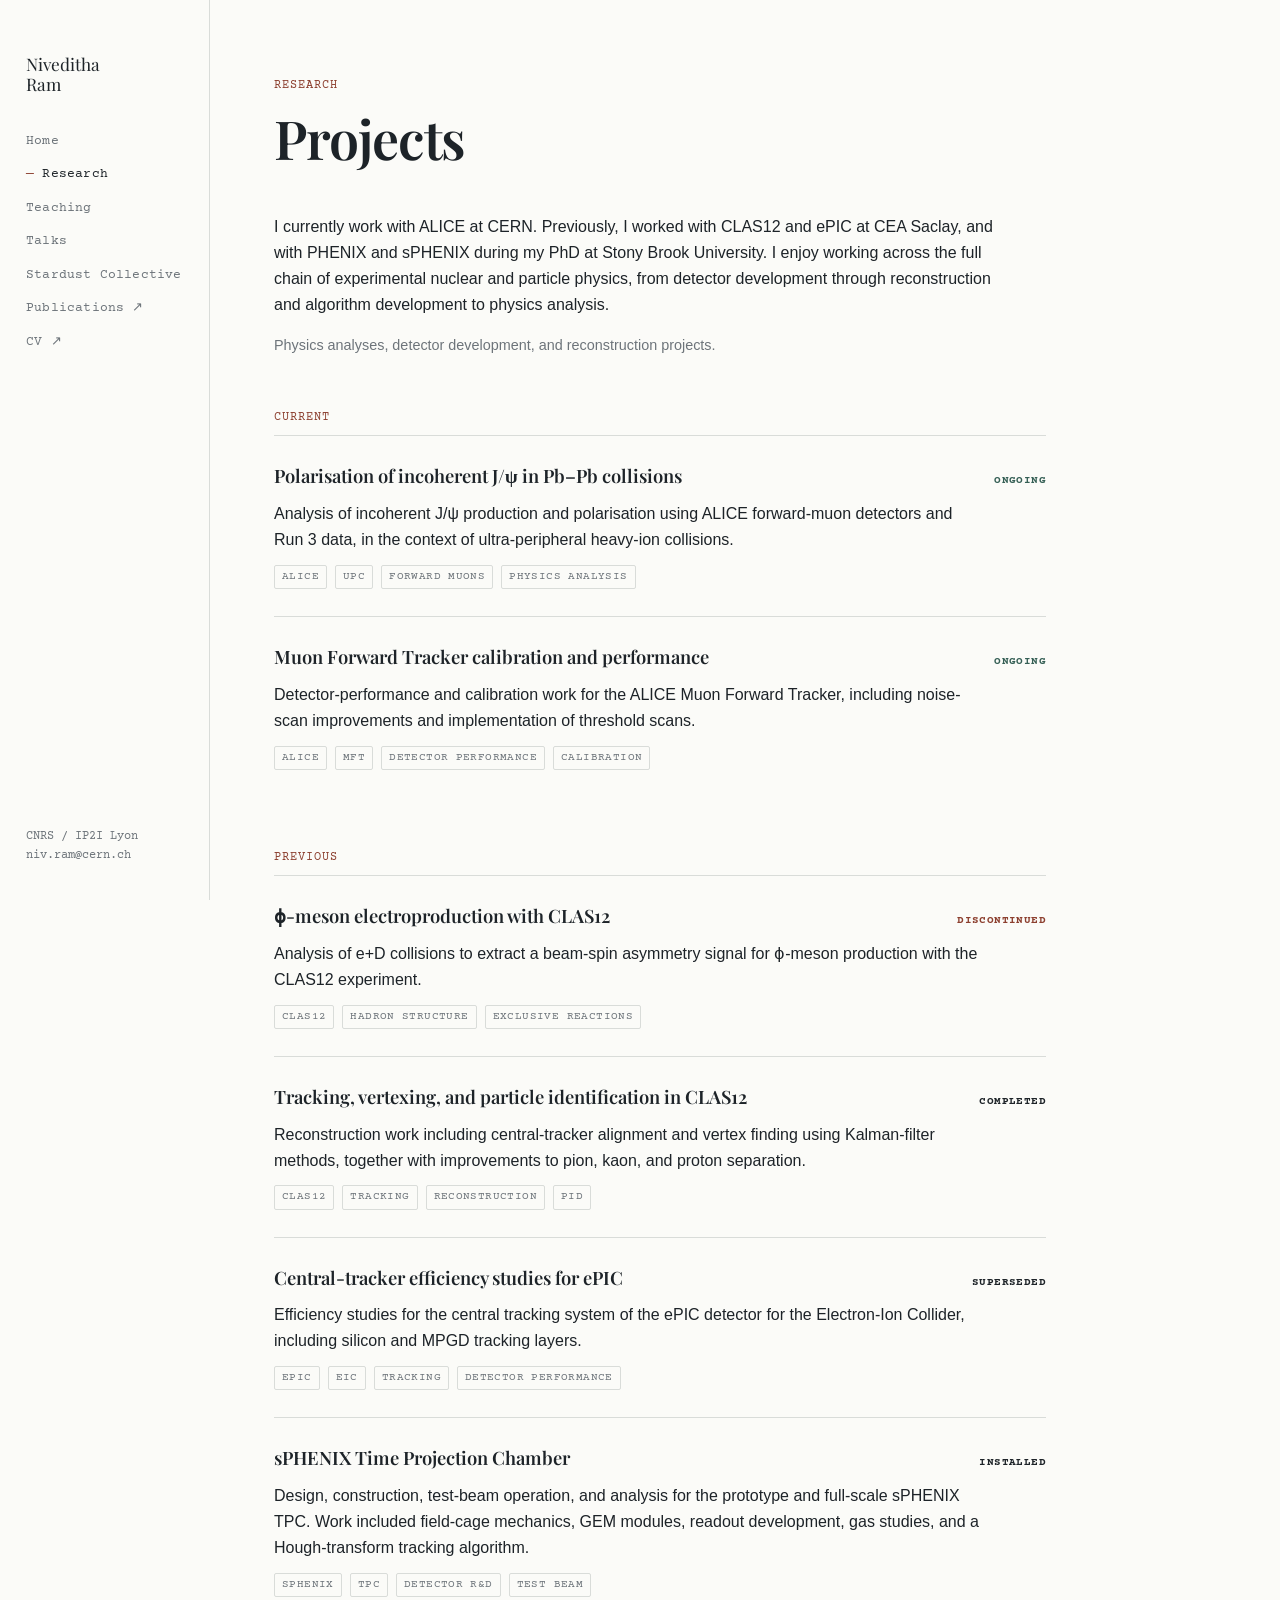
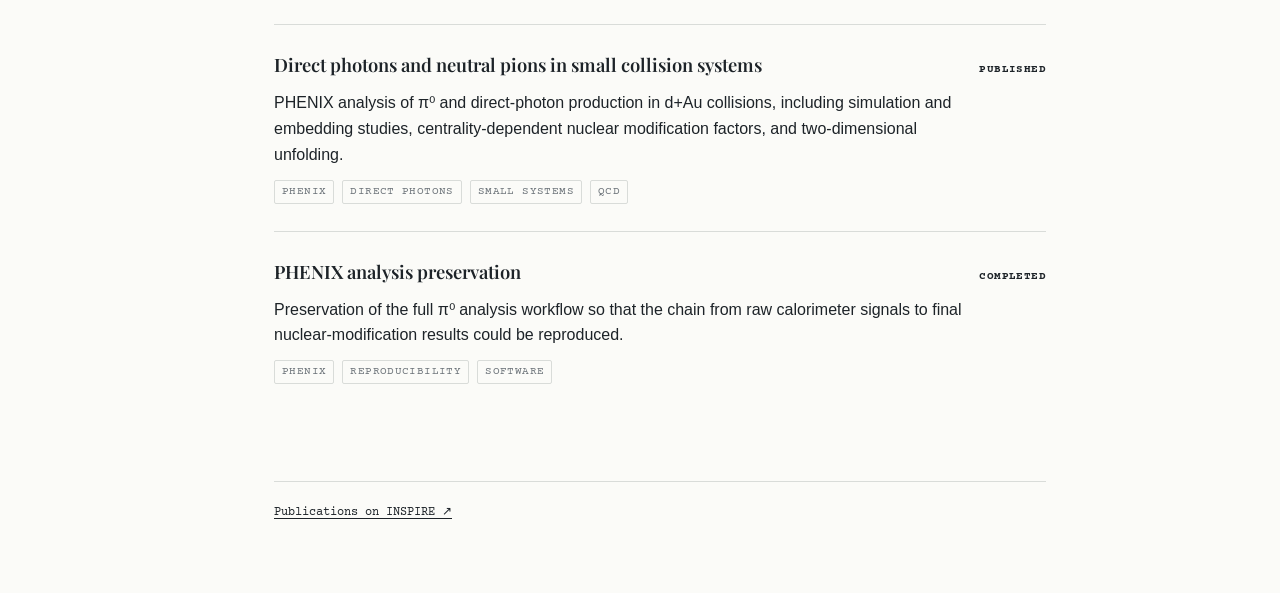
==== commit 39416c94: "Combine research introduction and move project summary below it" ====
--- a/research.html
+++ b/research.html
@@ -34,19 +34,17 @@
     <header class="page-header">
       <div class="eyebrow">Research</div>
       <h1>Projects</h1>
-      <p>A selected list of physics analyses.</p>
     </header>
 
     <div class="prose">
       <p>
         I currently work with ALICE at CERN. Previously, I worked with CLAS12 and ePIC at
         CEA Saclay, and with PHENIX and sPHENIX during my PhD at Stony Brook University.
-      </p>
-
-      <p>
         I enjoy working across the full chain of experimental nuclear and particle physics,
         from detector development through reconstruction and algorithm development to physics analysis.
       </p>
+
+      <p class="small">Physics analyses, detector development, and reconstruction projects.</p>
     </div>
 
     <div class="group-title">Current</div>
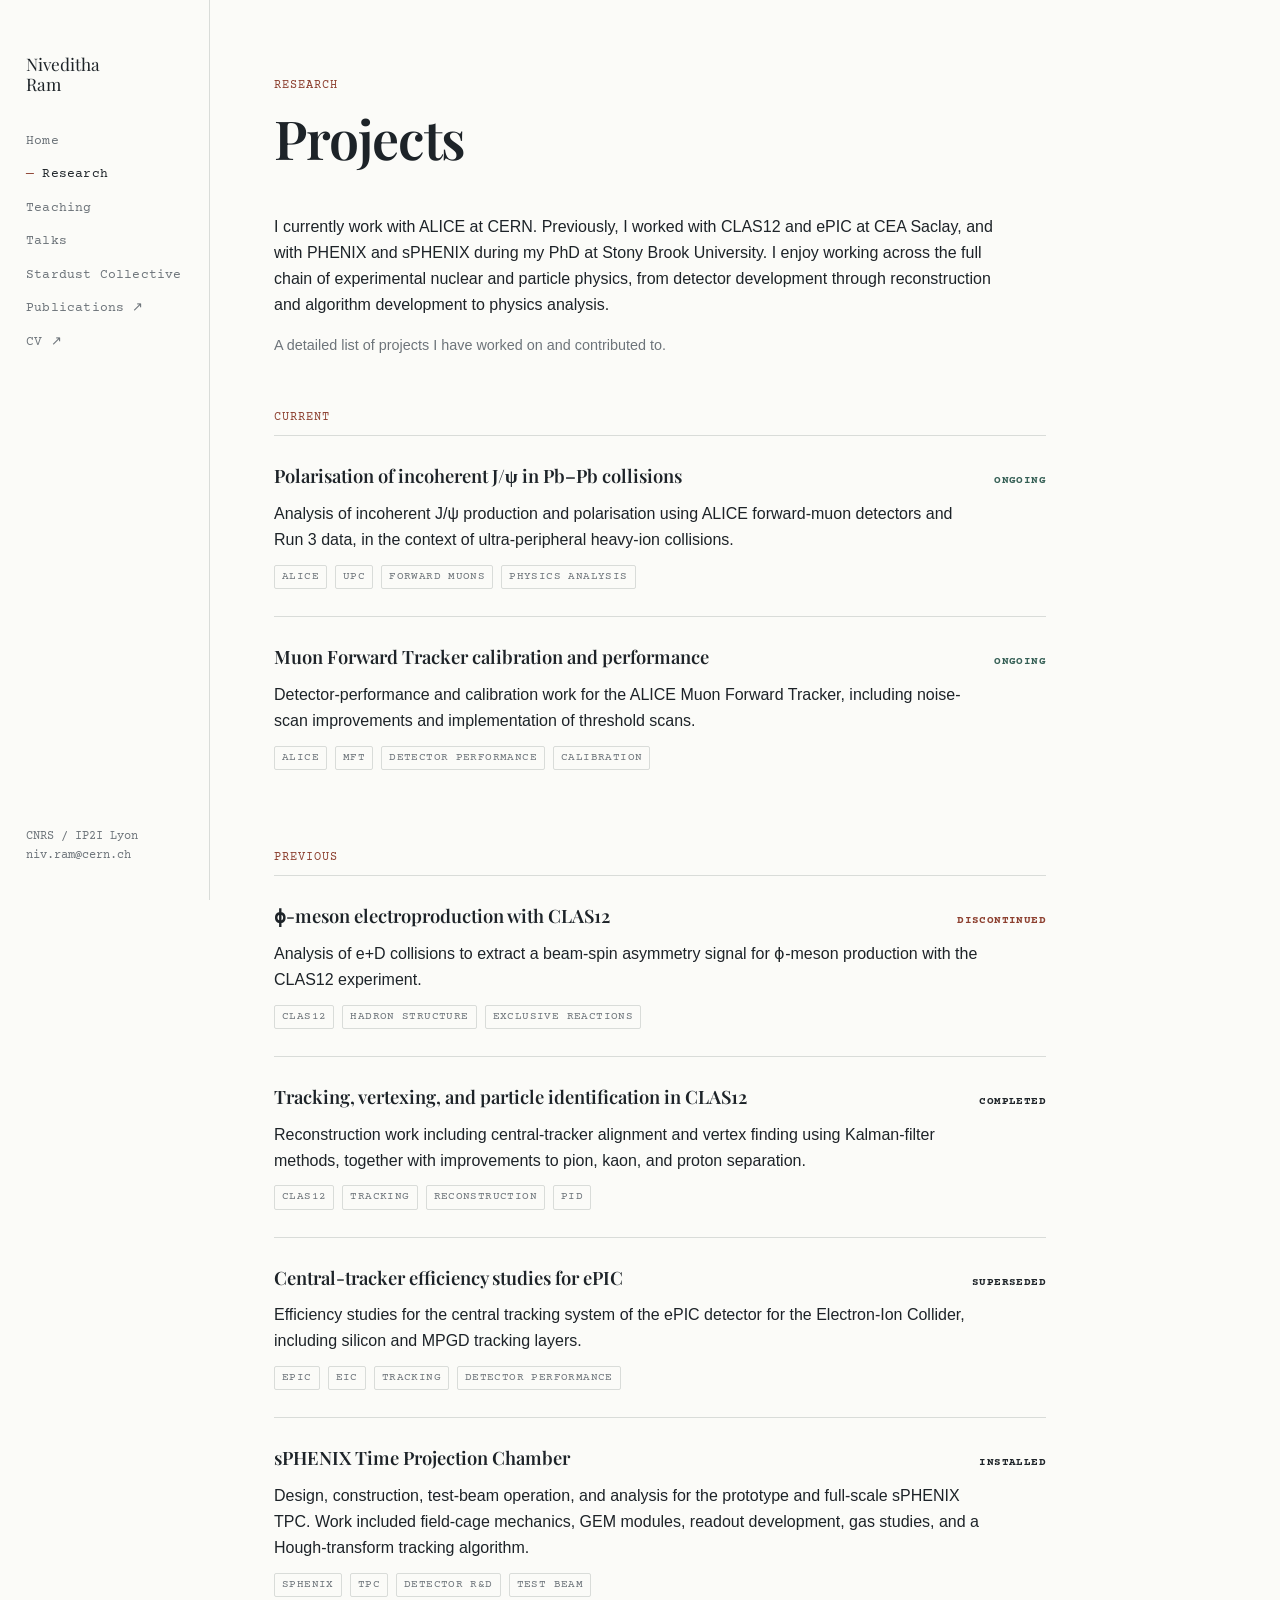
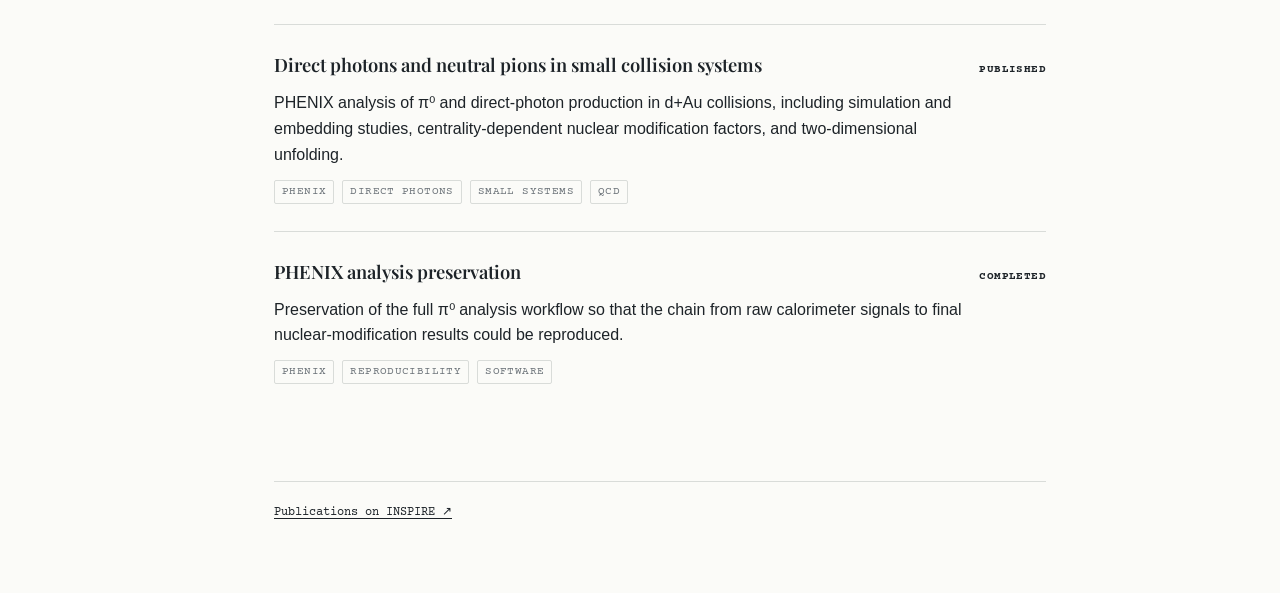
==== commit 8f8ccf90: "Revise research project list description" ====
--- a/research.html
+++ b/research.html
@@ -44,7 +44,7 @@
         from detector development through reconstruction and algorithm development to physics analysis.
       </p>
 
-      <p class="small">Physics analyses, detector development, and reconstruction projects.</p>
+      <p class="small">A detailed list of projects I have worked on and contributed to.</p>
     </div>
 
     <div class="group-title">Current</div>
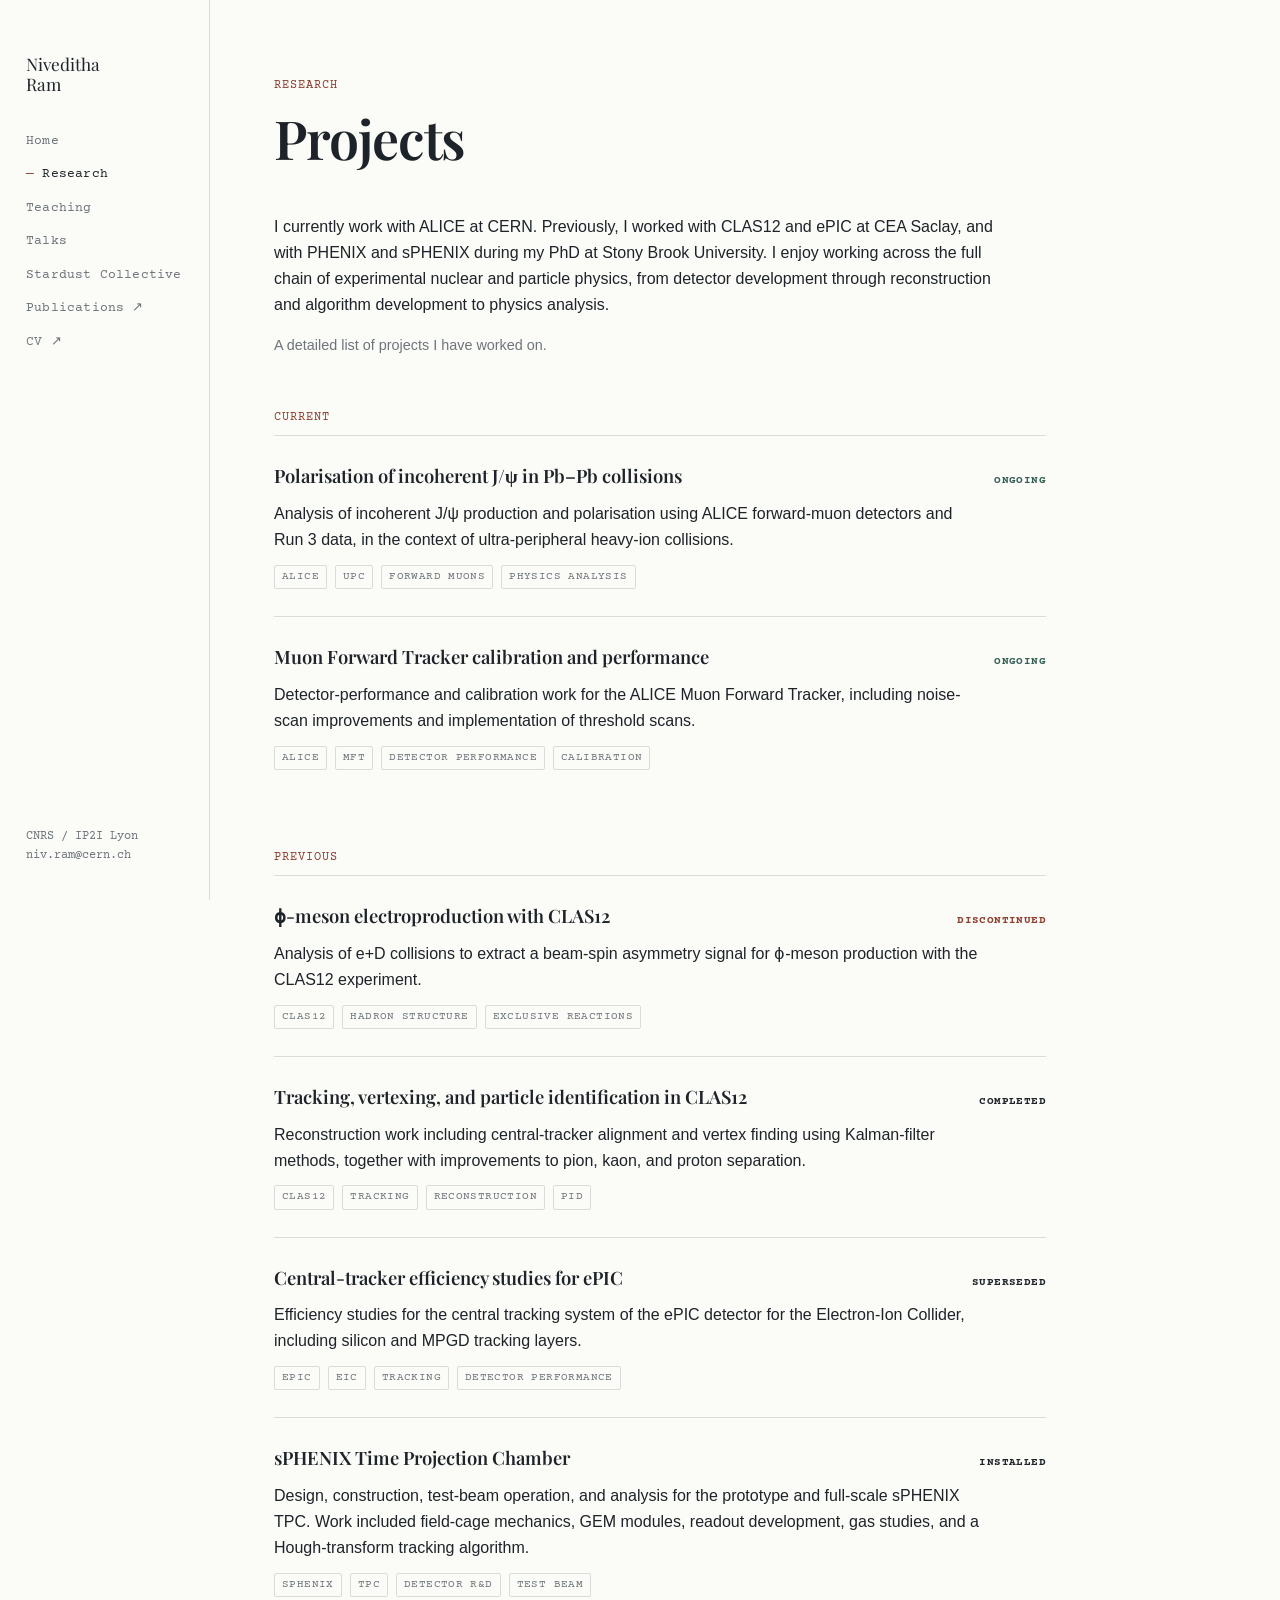
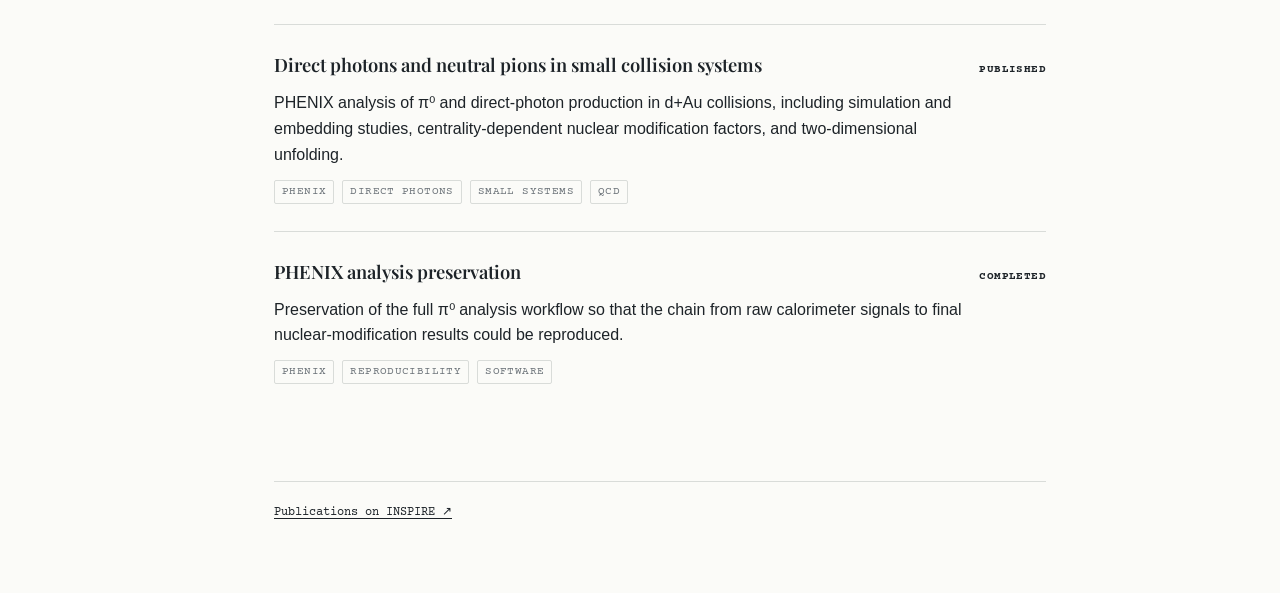
==== commit 0a642390: "Simplify project description to projects I have worked on" ====
--- a/research.html
+++ b/research.html
@@ -44,7 +44,7 @@
         from detector development through reconstruction and algorithm development to physics analysis.
       </p>
 
-      <p class="small">A detailed list of projects I have worked on and contributed to.</p>
+      <p class="small">A detailed list of projects I have worked on.</p>
     </div>
 
     <div class="group-title">Current</div>
